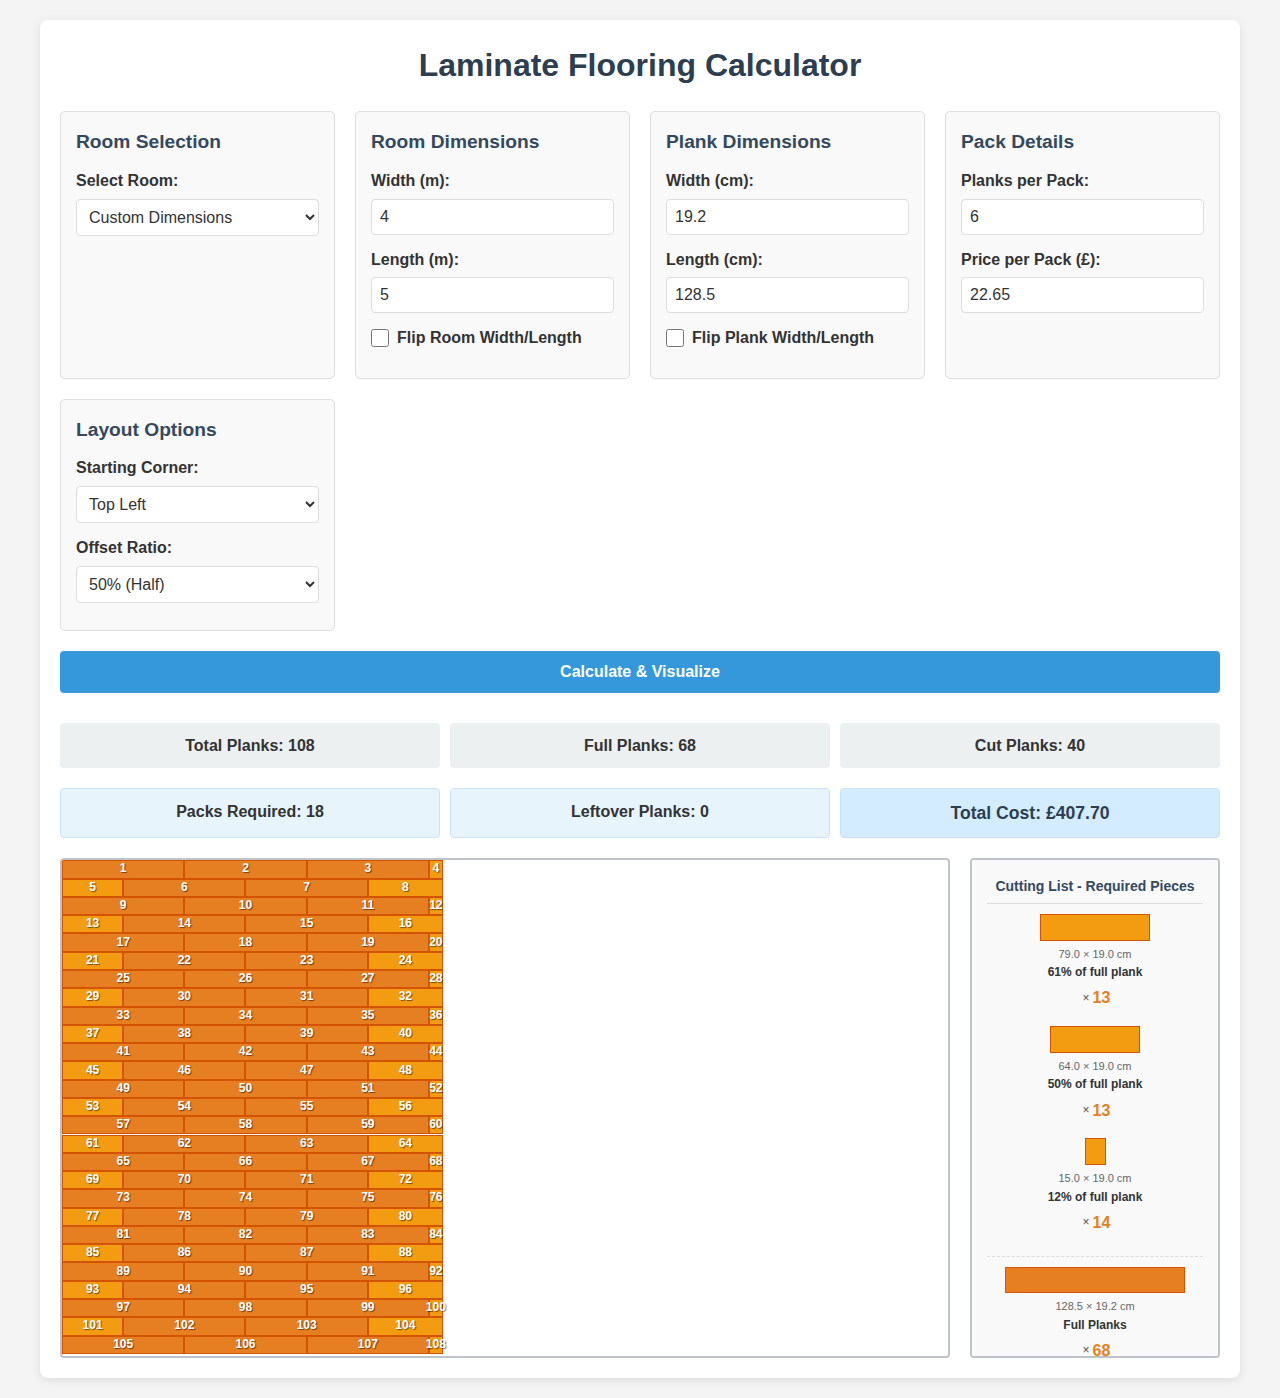
==== index.html @ 5bb1853a "Flooring Calculator" ====
<!DOCTYPE html>
<html lang="en">
<head>
    <meta charset="UTF-8">
    <meta name="viewport" content="width=device-width, initial-scale=1.0">
    <title>Flooring Calculator</title>
    <link rel="stylesheet" href="styles.css">
</head>
<body>
    <div class="container">
        <h1>Laminate Flooring Calculator</h1>
        
        <div class="controls">
            <div class="control-group">
                <h2>Room Selection</h2>
                <div class="input-group">
                    <label for="room-preset">Select Room:</label>
                    <select id="room-preset">
                        <option value="custom" selected>Custom Dimensions</option>
                        <optgroup label="Ground Floor">
                            <option value="entrance">Entrance Hall (3.10m x 0.90m)</option>
                            <option value="lounge">Lounge (5.10m x 3.50m)</option>
                            <option value="kitchen">Kitchen/Diner (2.63m x 4.60m)</option>
                            <option value="conservatory">Conservatory (3.03m x 4.26m)</option>
                        </optgroup>
                        <optgroup label="1st Floor">
                            <option value="bedroom1">Bedroom 1 (3.83m x 4.60m)</option>
                            <option value="bedroom2">Bedroom 2 (Ioana's Office) (2.70m x 2.70m)</option>
                            <option value="bedroom3">Bedroom 3 (Mat's Office) (2.70m x 1.80m)</option>
                            <option value="shower">Shower Room (1.80m x 1.70m)</option>
                        </optgroup>
                    </select>
                </div>
            </div>
            
            <div class="control-group">
                <h2>Room Dimensions</h2>
                <div class="input-group">
                    <label for="room-width">Width (m):</label>
                    <input type="number" id="room-width" min="1" step="0.1" value="4">
                </div>
                <div class="input-group">
                    <label for="room-length">Length (m):</label>
                    <input type="number" id="room-length" min="1" step="0.1" value="5">
                </div>
                <div class="input-group checkbox-group">
                    <input type="checkbox" id="flip-room-dimensions" name="flip-room-dimensions">
                    <label for="flip-room-dimensions">Flip Room Width/Length</label>
                </div>
            </div>
            
            <div class="control-group">
                <h2>Plank Dimensions</h2>
                <div class="input-group">
                    <label for="plank-width">Width (cm):</label>
                    <input type="number" id="plank-width" min="10" step="0.1" value="19.2">
                </div>
                <div class="input-group">
                    <label for="plank-length">Length (cm):</label>
                    <input type="number" id="plank-length" min="30" step="0.1" value="128.5">
                </div>
                <div class="input-group checkbox-group">
                    <input type="checkbox" id="flip-dimensions" name="flip-dimensions">
                    <label for="flip-dimensions">Flip Plank Width/Length</label>
                </div>
            </div>
            
            <div class="control-group">
                <h2>Pack Details</h2>
                <div class="input-group">
                    <label for="planks-per-pack">Planks per Pack:</label>
                    <input type="number" id="planks-per-pack" min="1" step="1" value="6">
                </div>
                <div class="input-group">
                    <label for="price-per-pack">Price per Pack (£):</label>
                    <input type="number" id="price-per-pack" min="0" step="0.01" value="22.65">
                </div>
            </div>
            
            <div class="control-group">
                <h2>Layout Options</h2>
                <div class="input-group">
                    <label for="starting-corner">Starting Corner:</label>
                    <select id="starting-corner">
                        <option value="top-left" selected>Top Left</option>
                        <option value="top-right">Top Right</option>
                        <option value="bottom-left">Bottom Left</option>
                        <option value="bottom-right">Bottom Right</option>
                    </select>
                </div>
                <div class="input-group">
                    <label for="offset">Offset Ratio:</label>
                    <select id="offset">
                        <option value="0">No offset</option>
                        <option value="0.5" selected>50% (Half)</option>
                        <option value="0.33">33% (Third)</option>
                        <option value="0.25">25% (Quarter)</option>
                        <option value="custom">Custom</option>
                    </select>
                </div>
                <div class="input-group" id="custom-offset-group" style="display: none;">
                    <label for="custom-offset">Custom Offset (0-1):</label>
                    <input type="number" id="custom-offset" min="0" max="1" step="0.01" value="0.5">
                </div>
            </div>
            
            <button id="calculate-btn">Calculate & Visualize</button>
        </div>
        
        <div class="results">
            <div class="stats">
                <div>Total Planks: <span id="total-planks">0</span></div>
                <div>Full Planks: <span id="full-planks">0</span></div>
                <div>Cut Planks: <span id="cut-planks">0</span></div>
            </div>
            
            <div class="stats cost-stats">
                <div>Packs Required: <span id="packs-required">0</span></div>
                <div>Leftover Planks: <span id="leftover-planks">0</span></div>
                <div>Total Cost: £<span id="total-cost">0.00</span></div>
            </div>
            
            <div class="visualization-wrapper">
                <div class="room-container">
                    <div id="room-visualization"></div>
                </div>
                
                <div class="offcuts-container" id="offcuts-list">
                    <div class="offcuts-title">Cutting List - Required Pieces</div>
                    <!-- Offcuts will be added here dynamically -->
                </div>
            </div>
        </div>
    </div>
    
    <script src="script.js"></script>
</body>
</html>
---- styles.css ----
:root {
    /* Color variables - Light theme (default) */
    --body-bg: #f4f4f4;
    --body-color: #333;
    --container-bg: white;
    --container-shadow: rgba(0, 0, 0, 0.1);
    --heading-color: #2c3e50;
    --subheading-color: #34495e;
    
    --control-bg: #f9f9f9;
    --control-border: #ddd;
    --input-border: #ddd;
    
    --button-bg: #3498db;
    --button-hover-bg: #2980b9;
    --button-color: white;
    
    --stats-bg: #ecf0f1;
    --cost-stats-bg: #e8f4fc;
    --cost-stats-border: #c8e3f7;
    --cost-total-bg: #d4ecff;
    --cost-total-color: #2c3e50;
    
    --room-container-border: #bdc3c7;
    --room-bg: #f5f5f5;
    
    --plank-bg: #e67e22;
    --plank-border: #d35400;
    --plank-cut-bg: #f39c12;
    --plank-number-color: white;
    --plank-number-shadow: rgba(0, 0, 0, 0.5);
    
    --dimension-bg: rgba(52, 152, 219, 0.7);
    --dimension-color: white;
    
    --offcuts-bg: #f9f9f9;
    --offcuts-title-color: #34495e;
    --offcuts-title-border: #ddd;
    --offcut-label-color: #333;
    --offcut-dimensions-color: #666;
    --offcut-quantity-color: #555;
    --offcut-quantity-value: #e67e22;
    --full-planks-border: #ddd;
}

@media (prefers-color-scheme: dark) {
    :root {
        /* Color variables - Dark theme */
        --body-bg: #121212;
        --body-color: #e0e0e0;
        --container-bg: #1e1e1e;
        --container-shadow: rgba(0, 0, 0, 0.3);
        --heading-color: #7cc1ff;
        --subheading-color: #a0c8ff;
        
        --control-bg: #2a2a2a;
        --control-border: #444;
        --input-border: #444;
        
        --button-bg: #1976d2;
        --button-hover-bg: #0d5ca3;
        --button-color: white;
        
        --stats-bg: #2a2a2a;
        --cost-stats-bg: #1a3248;
        --cost-stats-border: #234a6c;
        --cost-total-bg: #16405e;
        --cost-total-color: #b8e2ff;
        
        --room-container-border: #444;
        --room-bg: #2a2a2a;
        
        --plank-bg: #cd6116;
        --plank-border: #b24e0d;
        --plank-cut-bg: #d68000;
        --plank-number-color: white;
        --plank-number-shadow: rgba(0, 0, 0, 0.7);
        
        --dimension-bg: rgba(25, 118, 210, 0.7);
        --dimension-color: white;
        
        --offcuts-bg: #2a2a2a;
        --offcuts-title-color: #a0c8ff;
        --offcuts-title-border: #444;
        --offcut-label-color: #e0e0e0;
        --offcut-dimensions-color: #bbb;
        --offcut-quantity-color: #ccc;
        --offcut-quantity-value: #f1a055;
        --full-planks-border: #444;
    }
}

* {
    box-sizing: border-box;
    margin: 0;
    padding: 0;
}

body {
    font-family: Arial, sans-serif;
    line-height: 1.6;
    color: var(--body-color);
    background-color: var(--body-bg);
    padding: 20px;
}

.container {
    max-width: 1200px;
    margin: 0 auto;
    background-color: var(--container-bg);
    padding: 20px;
    border-radius: 8px;
    box-shadow: 0 2px 10px var(--container-shadow);
}

h1 {
    text-align: center;
    margin-bottom: 20px;
    color: var(--heading-color);
}

h2 {
    font-size: 1.2rem;
    margin-bottom: 10px;
    color: var(--subheading-color);
}

.controls {
    display: grid;
    grid-template-columns: repeat(auto-fit, minmax(250px, 1fr));
    gap: 20px;
    margin-bottom: 20px;
}

.control-group {
    background-color: var(--control-bg);
    padding: 15px;
    border-radius: 5px;
    border: 1px solid var(--control-border);
}

.input-group {
    margin-bottom: 12px;
    display: flex;
    flex-direction: column;
}

.checkbox-group {
    flex-direction: row;
    align-items: center;
    margin-top: 8px;
}

.checkbox-group input[type="checkbox"] {
    margin-right: 8px;
    width: 18px;
    height: 18px;
}

.checkbox-group label {
    margin-bottom: 0;
}

label {
    margin-bottom: 5px;
    font-weight: bold;
}

input, select {
    padding: 8px;
    border: 1px solid var(--input-border);
    border-radius: 4px;
    font-size: 16px;
    background-color: var(--container-bg);
    color: var(--body-color);
}

button {
    grid-column: 1 / -1;
    background-color: var(--button-bg);
    color: var(--button-color);
    border: none;
    padding: 12px 0;
    font-size: 16px;
    font-weight: bold;
    border-radius: 4px;
    cursor: pointer;
    transition: background-color 0.3s;
}

button:hover {
    background-color: var(--button-hover-bg);
}

.results {
    margin-top: 30px;
}

.stats {
    display: grid;
    grid-template-columns: repeat(auto-fit, minmax(150px, 1fr));
    gap: 10px;
    margin-bottom: 20px;
    text-align: center;
    font-weight: bold;
}

.stats div {
    background-color: var(--stats-bg);
    padding: 10px;
    border-radius: 4px;
}

.cost-stats {
    margin-top: 10px;
}

.cost-stats div {
    background-color: var(--cost-stats-bg);
    border: 1px solid var(--cost-stats-border);
}

.cost-stats div:last-child {
    background-color: var(--cost-total-bg);
    font-size: 1.1em;
    color: var(--cost-total-color);
}

/* Visualization area */
.visualization-wrapper {
    display: flex;
    flex-wrap: wrap;
    gap: 20px;
    margin-top: 20px;
}

.room-container {
    flex: 1;
    min-width: 300px;
    border: 2px solid var(--room-container-border);
    border-radius: 4px;
    height: 500px;
    overflow: auto;
    position: relative;
}

#room-visualization {
    position: relative;
    background-color: var(--room-bg);
    transform-origin: top left;
    height: 100%;
}

.plank {
    position: absolute;
    background-color: var(--plank-bg);
    border: 1px solid var(--plank-border);
    box-sizing: border-box;
}

.plank.cut {
    background-color: var(--plank-cut-bg);
}

/* Plank sequence numbers */
.plank-number {
    position: absolute;
    top: 50%;
    left: 50%;
    transform: translate(-50%, -50%);
    color: var(--plank-number-color);
    font-weight: bold;
    font-size: 12px;
    text-shadow: 1px 1px 1px var(--plank-number-shadow);
    pointer-events: none;
    white-space: nowrap;
}

/* Dimension indicators */
.dimension-indicator {
    position: absolute;
    background-color: var(--dimension-bg);
    z-index: 10;
}

.width-indicator {
    height: 20px;
    top: -25px;
    left: 0;
}

.height-indicator {
    width: 20px;
    top: 0;
    left: -25px;
}

.dimension-label {
    position: absolute;
    color: var(--dimension-color);
    font-weight: bold;
    font-size: 12px;
    white-space: nowrap;
}

.width-indicator .dimension-label {
    top: 50%;
    left: 50%;
    transform: translate(-50%, -50%);
}

.height-indicator .dimension-label {
    top: 50%;
    left: 50%;
    transform: translate(-50%, -50%) rotate(-90deg);
}

.offcuts-container {
    width: 250px;
    background-color: var(--offcuts-bg);
    border: 2px solid var(--room-container-border);
    border-radius: 4px;
    height: 500px;
    overflow-y: auto;
    padding: 15px;
}

.offcuts-title {
    font-weight: bold;
    text-align: center;
    margin-bottom: 10px;
    font-size: 14px;
    color: var(--offcuts-title-color);
    padding-bottom: 5px;
    border-bottom: 1px solid var(--offcuts-title-border);
}

.offcut-item {
    margin-bottom: 15px;
    display: flex;
    flex-direction: column;
    align-items: center;
}

.offcut-visual {
    background-color: var(--plank-cut-bg);
    border: 1px solid var(--plank-border);
    margin-bottom: 5px;
    position: relative;
}

.offcut-label {
    font-size: 12px;
    font-weight: bold;
    color: var(--offcut-label-color);
    text-align: center;
}

.offcut-dimensions {
    font-size: 11px;
    color: var(--offcut-dimensions-color);
    text-align: center;
}

.offcut-quantity {
    display: flex;
    align-items: center;
    justify-content: center;
    margin-top: 3px;
}

.offcut-quantity-icon {
    font-size: 12px;
    color: var(--offcut-quantity-color);
    margin: 0 3px;
}

.offcut-quantity-value {
    font-weight: bold;
    color: var(--offcut-quantity-value);
}

.full-planks-item {
    margin-top: 20px;
    padding-top: 10px;
    border-top: 1px dashed var(--full-planks-border);
}

.full-plank-visual {
    background-color: var(--plank-bg);
    border: 1px solid var(--plank-border);
    margin-bottom: 5px;
}

/* Responsive adjustments */
@media (max-width: 768px) {
    .controls {
        grid-template-columns: 1fr;
    }
    
    .visualization-wrapper {
        flex-direction: column;
    }
    
    .room-container {
        width: 100%;
        height: 400px;
    }
    
    .offcuts-container {
        width: 100%;
        height: auto;
        max-height: 350px;
    }
}

@media (max-width: 480px) {
    body {
        padding: 10px;
    }
    
    .container {
        padding: 15px;
    }
    
    .room-container {
        height: 300px;
    }
    
    .offcuts-container {
        max-height: 300px;
    }
    
    .plank-number {
        font-size: 10px;
    }
}
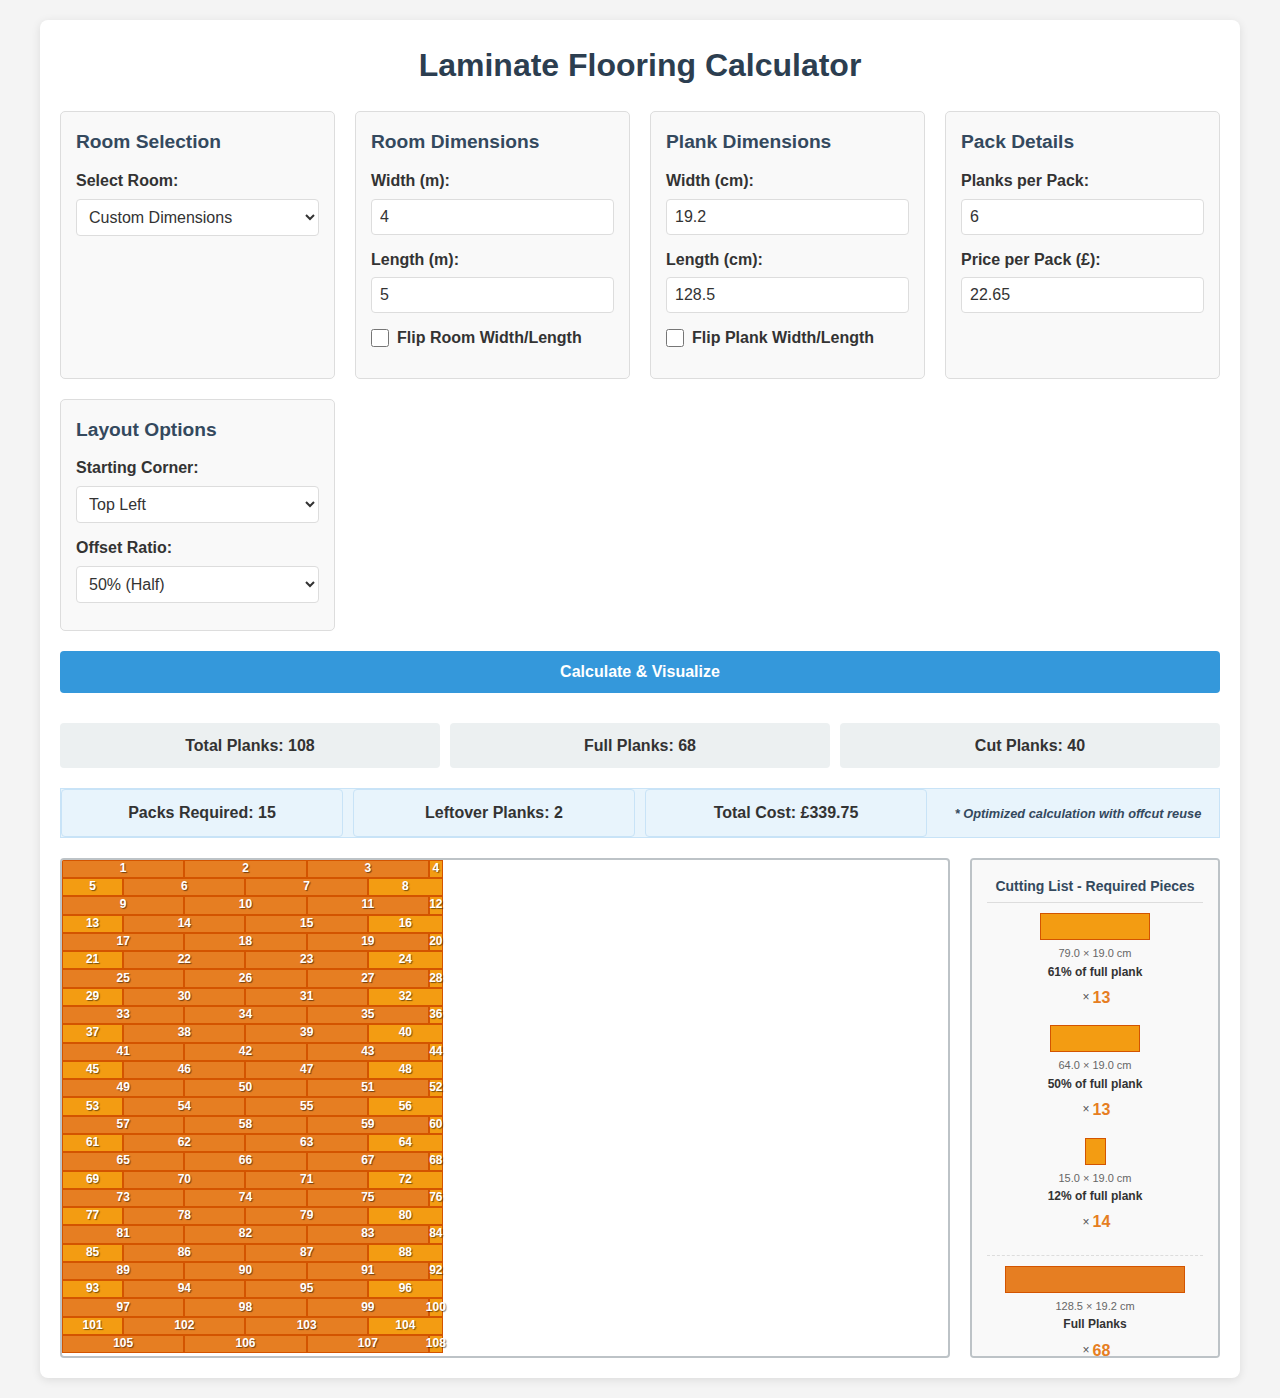
==== commit 24220ad3: "Optimise for offcuts" ====
--- a/index.html
+++ b/index.html
@@ -118,6 +118,7 @@
                 <div>Packs Required: <span id="packs-required">0</span></div>
                 <div>Leftover Planks: <span id="leftover-planks">0</span></div>
                 <div>Total Cost: £<span id="total-cost">0.00</span></div>
+                <div class="optimization-note">* Optimized calculation with offcut reuse</div>
             </div>
             
             <div class="visualization-wrapper">
--- a/styles.css
+++ b/styles.css
@@ -213,6 +213,8 @@
 
 .cost-stats {
     margin-top: 10px;
+    background-color: var(--cost-stats-bg);
+    border: 1px solid var(--cost-stats-border);
 }
 
 .cost-stats div {
@@ -220,10 +222,20 @@
     border: 1px solid var(--cost-stats-border);
 }
 
-.cost-stats div:last-child {
+.cost-stats div:last-of-type:not(.optimization-note) {
     background-color: var(--cost-total-bg);
     font-size: 1.1em;
     color: var(--cost-total-color);
+}
+
+.optimization-note {
+    font-size: 0.8rem;
+    font-style: italic;
+    margin-top: 5px;
+    text-align: center;
+    color: var(--subheading-color);
+    background-color: transparent !important;
+    border: none !important;
 }
 
 /* Visualization area */
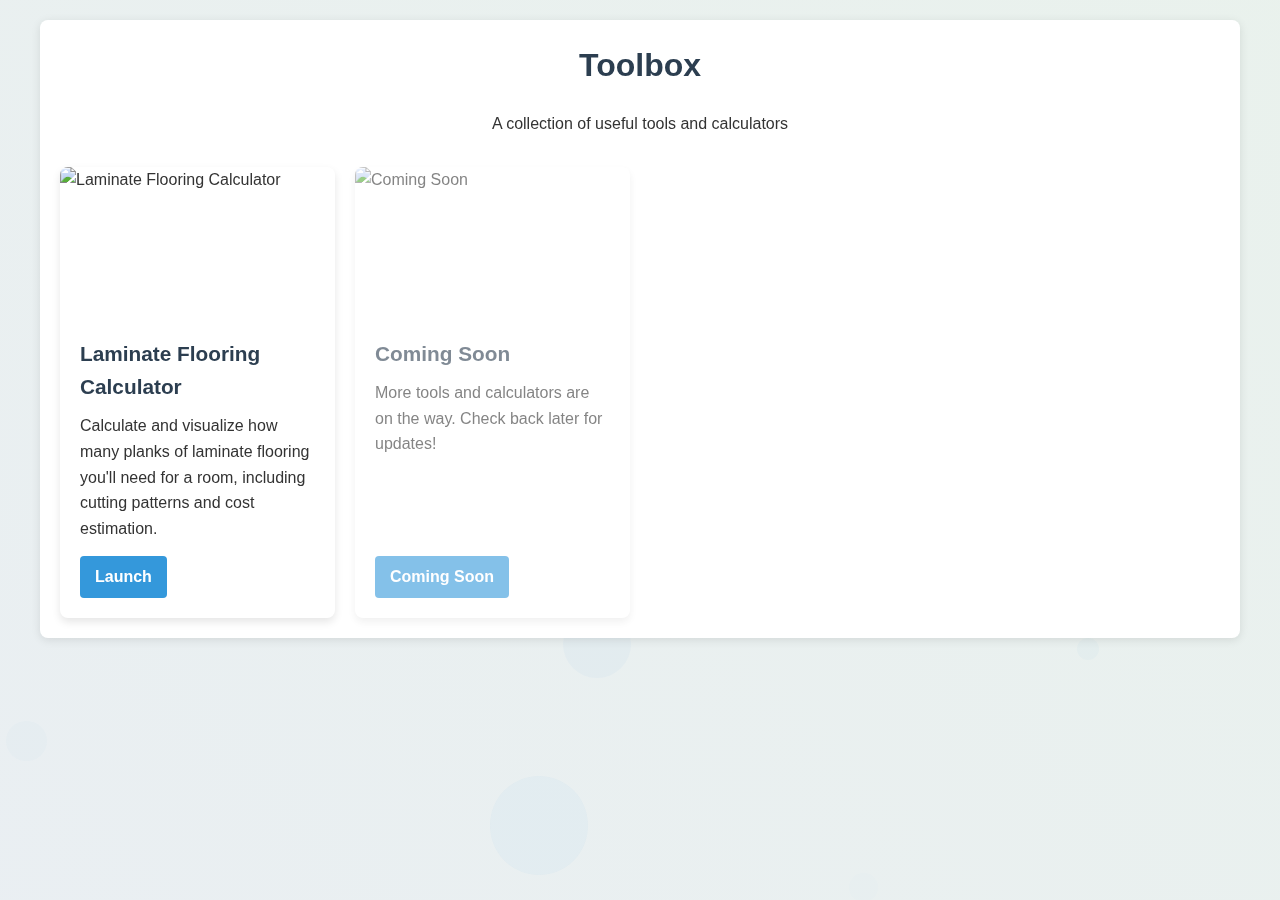
==== commit 98128a94: "App launcher" ====
--- a/index.html
+++ b/index.html
@@ -3,137 +3,41 @@
 <head>
     <meta charset="UTF-8">
     <meta name="viewport" content="width=device-width, initial-scale=1.0">
-    <title>Flooring Calculator</title>
-    <link rel="stylesheet" href="styles.css">
+    <title>Toolbox - App Launcher</title>
+    <link rel="stylesheet" href="css/shared.css">
+    <link rel="stylesheet" href="css/launcher.css">
 </head>
 <body>
+    <div class="background"></div>
+    
     <div class="container">
-        <h1>Laminate Flooring Calculator</h1>
+        <h1>Toolbox</h1>
+        <p style="text-align: center; margin-bottom: 20px;">A collection of useful tools and calculators</p>
         
-        <div class="controls">
-            <div class="control-group">
-                <h2>Room Selection</h2>
-                <div class="input-group">
-                    <label for="room-preset">Select Room:</label>
-                    <select id="room-preset">
-                        <option value="custom" selected>Custom Dimensions</option>
-                        <optgroup label="Ground Floor">
-                            <option value="entrance">Entrance Hall (3.10m x 0.90m)</option>
-                            <option value="lounge">Lounge (5.10m x 3.50m)</option>
-                            <option value="kitchen">Kitchen/Diner (2.63m x 4.60m)</option>
-                            <option value="conservatory">Conservatory (3.03m x 4.26m)</option>
-                        </optgroup>
-                        <optgroup label="1st Floor">
-                            <option value="bedroom1">Bedroom 1 (3.83m x 4.60m)</option>
-                            <option value="bedroom2">Bedroom 2 (Ioana's Office) (2.70m x 2.70m)</option>
-                            <option value="bedroom3">Bedroom 3 (Mat's Office) (2.70m x 1.80m)</option>
-                            <option value="shower">Shower Room (1.80m x 1.70m)</option>
-                        </optgroup>
-                    </select>
+        <div class="app-grid">
+            <!-- Laminate Flooring Calculator Card -->
+            <div class="app-card">
+                <img src="images/laminate-flooring.jpg" alt="Laminate Flooring Calculator">
+                <div class="app-card-content">
+                    <h3>Laminate Flooring Calculator</h3>
+                    <p>Calculate and visualize how many planks of laminate flooring you'll need for a room, including cutting patterns and cost estimation.</p>
+                    <a href="apps/laminate-flooring/index.html" class="app-launch-btn">Launch</a>
                 </div>
             </div>
             
-            <div class="control-group">
-                <h2>Room Dimensions</h2>
-                <div class="input-group">
-                    <label for="room-width">Width (m):</label>
-                    <input type="number" id="room-width" min="1" step="0.1" value="4">
-                </div>
-                <div class="input-group">
-                    <label for="room-length">Length (m):</label>
-                    <input type="number" id="room-length" min="1" step="0.1" value="5">
-                </div>
-                <div class="input-group checkbox-group">
-                    <input type="checkbox" id="flip-room-dimensions" name="flip-room-dimensions">
-                    <label for="flip-room-dimensions">Flip Room Width/Length</label>
-                </div>
-            </div>
-            
-            <div class="control-group">
-                <h2>Plank Dimensions</h2>
-                <div class="input-group">
-                    <label for="plank-width">Width (cm):</label>
-                    <input type="number" id="plank-width" min="10" step="0.1" value="19.2">
-                </div>
-                <div class="input-group">
-                    <label for="plank-length">Length (cm):</label>
-                    <input type="number" id="plank-length" min="30" step="0.1" value="128.5">
-                </div>
-                <div class="input-group checkbox-group">
-                    <input type="checkbox" id="flip-dimensions" name="flip-dimensions">
-                    <label for="flip-dimensions">Flip Plank Width/Length</label>
-                </div>
-            </div>
-            
-            <div class="control-group">
-                <h2>Pack Details</h2>
-                <div class="input-group">
-                    <label for="planks-per-pack">Planks per Pack:</label>
-                    <input type="number" id="planks-per-pack" min="1" step="1" value="6">
-                </div>
-                <div class="input-group">
-                    <label for="price-per-pack">Price per Pack (£):</label>
-                    <input type="number" id="price-per-pack" min="0" step="0.01" value="22.65">
-                </div>
-            </div>
-            
-            <div class="control-group">
-                <h2>Layout Options</h2>
-                <div class="input-group">
-                    <label for="starting-corner">Starting Corner:</label>
-                    <select id="starting-corner">
-                        <option value="top-left" selected>Top Left</option>
-                        <option value="top-right">Top Right</option>
-                        <option value="bottom-left">Bottom Left</option>
-                        <option value="bottom-right">Bottom Right</option>
-                    </select>
-                </div>
-                <div class="input-group">
-                    <label for="offset">Offset Ratio:</label>
-                    <select id="offset">
-                        <option value="0">No offset</option>
-                        <option value="0.5" selected>50% (Half)</option>
-                        <option value="0.33">33% (Third)</option>
-                        <option value="0.25">25% (Quarter)</option>
-                        <option value="custom">Custom</option>
-                    </select>
-                </div>
-                <div class="input-group" id="custom-offset-group" style="display: none;">
-                    <label for="custom-offset">Custom Offset (0-1):</label>
-                    <input type="number" id="custom-offset" min="0" max="1" step="0.01" value="0.5">
-                </div>
-            </div>
-            
-            <button id="calculate-btn">Calculate & Visualize</button>
-        </div>
-        
-        <div class="results">
-            <div class="stats">
-                <div>Total Planks: <span id="total-planks">0</span></div>
-                <div>Full Planks: <span id="full-planks">0</span></div>
-                <div>Cut Planks: <span id="cut-planks">0</span></div>
-            </div>
-            
-            <div class="stats cost-stats">
-                <div>Packs Required: <span id="packs-required">0</span></div>
-                <div>Leftover Planks: <span id="leftover-planks">0</span></div>
-                <div>Total Cost: £<span id="total-cost">0.00</span></div>
-                <div class="optimization-note">* Optimized calculation with offcut reuse</div>
-            </div>
-            
-            <div class="visualization-wrapper">
-                <div class="room-container">
-                    <div id="room-visualization"></div>
-                </div>
-                
-                <div class="offcuts-container" id="offcuts-list">
-                    <div class="offcuts-title">Cutting List - Required Pieces</div>
-                    <!-- Offcuts will be added here dynamically -->
+            <!-- Placeholder for future apps -->
+            <div class="app-card" style="opacity: 0.6;">
+                <img src="images/coming-soon.jpg" alt="Coming Soon">
+                <div class="app-card-content">
+                    <h3>Coming Soon</h3>
+                    <p>More tools and calculators are on the way. Check back later for updates!</p>
+                    <a href="#" class="app-launch-btn" style="pointer-events: none;">Coming Soon</a>
                 </div>
             </div>
         </div>
     </div>
     
-    <script src="script.js"></script>
+    <script src="js/placeholder.js"></script>
+    <script src="js/launcher.js"></script>
 </body>
 </html> --- a/css/shared.css
+++ b/css/shared.css
@@ -0,0 +1,94 @@
+:root {
+    /* Color variables - Light theme (default) */
+    --body-bg: #f4f4f4;
+    --body-color: #333;
+    --container-bg: white;
+    --container-shadow: rgba(0, 0, 0, 0.1);
+    --heading-color: #2c3e50;
+    --subheading-color: #34495e;
+    --button-bg: #3498db;
+    --button-hover-bg: #2980b9;
+    --button-color: white;
+}
+
+@media (prefers-color-scheme: dark) {
+    :root {
+        /* Color variables - Dark theme */
+        --body-bg: #121212;
+        --body-color: #e0e0e0;
+        --container-bg: #1e1e1e;
+        --container-shadow: rgba(0, 0, 0, 0.3);
+        --heading-color: #7cc1ff;
+        --subheading-color: #a0c8ff;
+        --button-bg: #1976d2;
+        --button-hover-bg: #0d5ca3;
+        --button-color: white;
+    }
+}
+
+* {
+    box-sizing: border-box;
+    margin: 0;
+    padding: 0;
+}
+
+body {
+    font-family: Arial, sans-serif;
+    line-height: 1.6;
+    color: var(--body-color);
+    background-color: var(--body-bg);
+    padding: 20px;
+}
+
+.container {
+    max-width: 1200px;
+    margin: 0 auto;
+    background-color: var(--container-bg);
+    padding: 20px;
+    border-radius: 8px;
+    box-shadow: 0 2px 10px var(--container-shadow);
+}
+
+h1 {
+    text-align: center;
+    margin-bottom: 20px;
+    color: var(--heading-color);
+}
+
+h2 {
+    font-size: 1.2rem;
+    margin-bottom: 10px;
+    color: var(--subheading-color);
+}
+
+button {
+    background-color: var(--button-bg);
+    color: var(--button-color);
+    border: none;
+    padding: 12px 20px;
+    font-size: 16px;
+    font-weight: bold;
+    border-radius: 4px;
+    cursor: pointer;
+    transition: background-color 0.3s;
+}
+
+button:hover {
+    background-color: var(--button-hover-bg);
+}
+
+@media (max-width: 768px) {
+    .container {
+        padding: 15px;
+    }
+}
+
+@media (max-width: 480px) {
+    body {
+        padding: 10px;
+    }
+    
+    .container {
+        padding: 10px;
+    }
+} --- a/css/launcher.css
+++ b/css/launcher.css
@@ -0,0 +1,104 @@
+.app-grid {
+    display: grid;
+    grid-template-columns: repeat(auto-fill, minmax(250px, 1fr));
+    gap: 20px;
+    margin-top: 30px;
+}
+
+.app-card {
+    background-color: var(--container-bg);
+    border-radius: 8px;
+    box-shadow: 0 4px 8px rgba(0, 0, 0, 0.1);
+    overflow: hidden;
+    transition: transform 0.3s, box-shadow 0.3s;
+    text-decoration: none;
+    color: var(--body-color);
+    display: flex;
+    flex-direction: column;
+}
+
+.app-card:hover {
+    transform: translateY(-5px);
+    box-shadow: 0 6px 12px rgba(0, 0, 0, 0.15);
+}
+
+.app-card img {
+    width: 100%;
+    height: 150px;
+    object-fit: cover;
+}
+
+.app-card-content {
+    padding: 20px;
+    flex: 1;
+    display: flex;
+    flex-direction: column;
+}
+
+.app-card h3 {
+    margin: 0 0 10px 0;
+    color: var(--heading-color);
+    font-size: 1.3rem;
+}
+
+.app-card p {
+    margin: 0 0 15px 0;
+    color: var(--body-color);
+    flex: 1;
+}
+
+.app-card .app-launch-btn {
+    display: inline-block;
+    padding: 8px 15px;
+    background-color: var(--button-bg);
+    color: var(--button-color);
+    text-align: center;
+    border-radius: 4px;
+    font-weight: bold;
+    text-decoration: none;
+    align-self: flex-start;
+}
+
+.app-card .app-launch-btn:hover {
+    background-color: var(--button-hover-bg);
+}
+
+/* Fancy animated background for the page */
+.background {
+    position: fixed;
+    top: 0;
+    left: 0;
+    width: 100%;
+    height: 100%;
+    z-index: -1;
+    background: linear-gradient(45deg, rgba(52, 152, 219, 0.05), rgba(46, 204, 113, 0.05));
+}
+
+.background span {
+    position: absolute;
+    border-radius: 50%;
+    background: rgba(52, 152, 219, 0.1);
+}
+
+@media (prefers-color-scheme: dark) {
+    .background {
+        background: linear-gradient(45deg, rgba(52, 152, 219, 0.1), rgba(46, 204, 113, 0.1));
+    }
+    
+    .background span {
+        background: rgba(52, 152, 219, 0.15);
+    }
+}
+
+/* Add some responsive adjustments */
+@media (max-width: 768px) {
+    .app-grid {
+        grid-template-columns: repeat(auto-fill, minmax(200px, 1fr));
+    }
+}
+
+@media (max-width: 480px) {
+    .app-grid {
+        grid-template-columns: 1fr;
+    }
+} 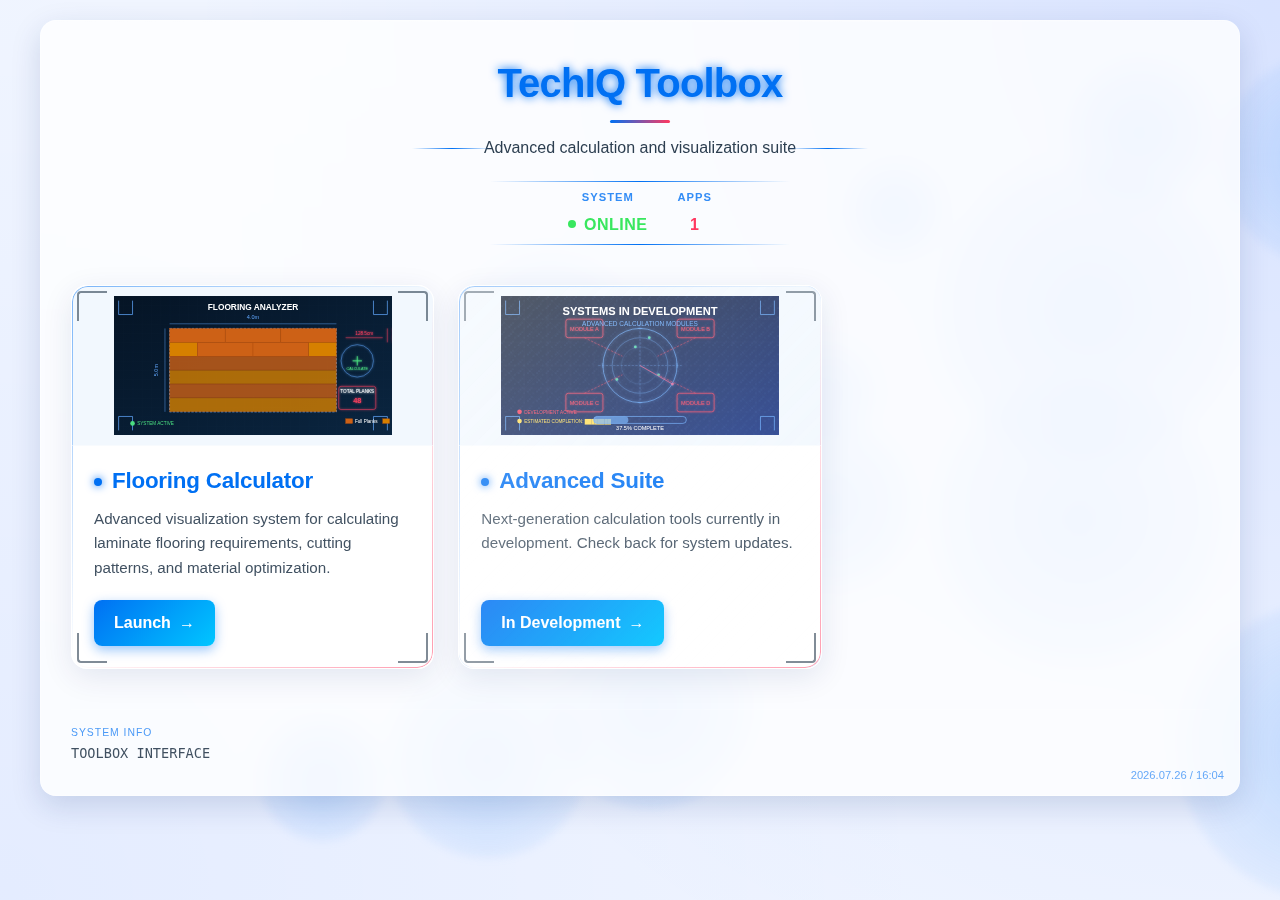
==== commit 9ecc5a3e: "Futuristic rebrand" ====
--- a/index.html
+++ b/index.html
@@ -3,7 +3,7 @@
 <head>
     <meta charset="UTF-8">
     <meta name="viewport" content="width=device-width, initial-scale=1.0">
-    <title>Toolbox - App Launcher</title>
+    <title>TechIQ Toolbox</title>
     <link rel="stylesheet" href="css/shared.css">
     <link rel="stylesheet" href="css/launcher.css">
 </head>
@@ -11,28 +11,52 @@
     <div class="background"></div>
     
     <div class="container">
-        <h1>Toolbox</h1>
-        <p style="text-align: center; margin-bottom: 20px;">A collection of useful tools and calculators</p>
+        <h1>TechIQ Toolbox</h1>
+        <p style="text-align: center; margin-bottom: 20px;">Advanced calculation and visualization suite</p>
+        
+        <div class="system-status">
+            <div class="status-item">
+                <span class="status-label">SYSTEM</span>
+                <span class="status-value online">ONLINE</span>
+            </div>
+            <div class="status-item">
+                <span class="status-label">APPS</span>
+                <span class="status-value">1</span>
+            </div>
+        </div>
         
         <div class="app-grid">
             <!-- Laminate Flooring Calculator Card -->
-            <div class="app-card">
-                <img src="images/laminate-flooring.jpg" alt="Laminate Flooring Calculator">
+            <div class="app-card glow-border">
+                <div class="card-image-container">
+                    <img src="images/laminate-flooring.svg" alt="Laminate Flooring Calculator">
+                    <div class="image-overlay"></div>
+                </div>
                 <div class="app-card-content">
-                    <h3>Laminate Flooring Calculator</h3>
-                    <p>Calculate and visualize how many planks of laminate flooring you'll need for a room, including cutting patterns and cost estimation.</p>
+                    <h3>Flooring Calculator</h3>
+                    <p>Advanced visualization system for calculating laminate flooring requirements, cutting patterns, and material optimization.</p>
                     <a href="apps/laminate-flooring/index.html" class="app-launch-btn">Launch</a>
                 </div>
             </div>
             
             <!-- Placeholder for future apps -->
-            <div class="app-card" style="opacity: 0.6;">
-                <img src="images/coming-soon.jpg" alt="Coming Soon">
+            <div class="app-card glow-border">
+                <div class="card-image-container">
+                    <img src="images/coming-soon.svg" alt="Coming Soon">
+                    <div class="image-overlay"></div>
+                </div>
                 <div class="app-card-content">
-                    <h3>Coming Soon</h3>
-                    <p>More tools and calculators are on the way. Check back later for updates!</p>
-                    <a href="#" class="app-launch-btn" style="pointer-events: none;">Coming Soon</a>
+                    <h3>Advanced Suite</h3>
+                    <p>Next-generation calculation tools currently in development. Check back for system updates.</p>
+                    <a href="#" class="app-launch-btn" style="pointer-events: none;">In Development</a>
                 </div>
+            </div>
+        </div>
+        
+        <div class="hud-footer">
+            <div class="hud-footer-item">
+                <span class="hud-label">SYSTEM INFO</span>
+                <span class="hud-value">TOOLBOX INTERFACE</span>
             </div>
         </div>
     </div>
--- a/css/shared.css
+++ b/css/shared.css
@@ -1,29 +1,83 @@
 :root {
     /* Color variables - Light theme (default) */
-    --body-bg: #f4f4f4;
-    --body-color: #333;
-    --container-bg: white;
-    --container-shadow: rgba(0, 0, 0, 0.1);
-    --heading-color: #2c3e50;
-    --subheading-color: #34495e;
-    --button-bg: #3498db;
-    --button-hover-bg: #2980b9;
+    --body-bg: #f0f5ff;
+    --body-color: #2c3e50;
+    --container-bg: rgba(255, 255, 255, 0.8);
+    --container-shadow: rgba(0, 42, 105, 0.15);
+    --container-border: rgba(255, 255, 255, 0.4);
+    --heading-color: #0070f3;
+    --subheading-color: #0059b3;
+    
+    --button-bg: linear-gradient(135deg, #0070f3, #00c6ff);
+    --button-hover-bg: linear-gradient(135deg, #005bc2, #00a0e6);
     --button-color: white;
+    --button-shadow: rgba(0, 112, 243, 0.4);
+    
+    --accent-primary: #0070f3;
+    --accent-secondary: #ff3860;
+    --accent-tertiary: #39e75f;
+    
+    --card-bg: rgba(255, 255, 255, 0.7);
+    --card-border: rgba(255, 255, 255, 0.5);
+    --card-shadow: rgba(0, 42, 105, 0.1);
+    
+    --glass-bg: rgba(255, 255, 255, 0.6);
+    --glass-border: rgba(255, 255, 255, 0.2);
+    --glass-shadow: rgba(0, 42, 105, 0.05);
+    
+    --success: #39e75f;
+    --warning: #ffdd57;
+    --danger: #ff3860;
+    --info: #3498db;
 }
 
 @media (prefers-color-scheme: dark) {
     :root {
         /* Color variables - Dark theme */
-        --body-bg: #121212;
-        --body-color: #e0e0e0;
-        --container-bg: #1e1e1e;
+        --body-bg: #051425;
+        --body-color: #e0e6ed;
+        --container-bg: rgba(15, 23, 42, 0.75);
         --container-shadow: rgba(0, 0, 0, 0.3);
-        --heading-color: #7cc1ff;
-        --subheading-color: #a0c8ff;
-        --button-bg: #1976d2;
-        --button-hover-bg: #0d5ca3;
+        --container-border: rgba(30, 41, 59, 0.6);
+        --heading-color: #60a5fa;
+        --subheading-color: #93c5fd;
+        
+        --button-bg: linear-gradient(135deg, #0284c7, #38bdf8);
+        --button-hover-bg: linear-gradient(135deg, #0369a1, #0ea5e9);
         --button-color: white;
-    }
+        --button-shadow: rgba(14, 165, 233, 0.4);
+        
+        --accent-primary: #60a5fa;
+        --accent-secondary: #f43f5e;
+        --accent-tertiary: #4ade80;
+        
+        --card-bg: rgba(15, 23, 42, 0.7);
+        --card-border: rgba(30, 41, 59, 0.5);
+        --card-shadow: rgba(0, 0, 0, 0.2);
+        
+        --glass-bg: rgba(15, 23, 42, 0.5);
+        --glass-border: rgba(30, 41, 59, 0.3);
+        --glass-shadow: rgba(0, 0, 0, 0.1);
+        
+        --success: #4ade80;
+        --warning: #fbbf24;
+        --danger: #f43f5e;
+        --info: #3b82f6;
+    }
+}
+
+@font-face {
+    font-family: 'SF Pro Display';
+    src: url('https://applesocial.s3.amazonaws.com/assets/styles/fonts/sanfrancisco/sanfranciscodisplay-regular-webfont.woff');
+    font-weight: normal;
+    font-style: normal;
+}
+
+@font-face {
+    font-family: 'SF Pro Display';
+    src: url('https://applesocial.s3.amazonaws.com/assets/styles/fonts/sanfrancisco/sanfranciscodisplay-bold-webfont.woff');
+    font-weight: bold;
+    font-style: normal;
 }
 
 * {
@@ -33,53 +87,151 @@
 }
 
 body {
-    font-family: Arial, sans-serif;
+    font-family: 'SF Pro Display', -apple-system, BlinkMacSystemFont, 'Segoe UI', Roboto, Oxygen, Ubuntu, Cantarell, 'Open Sans', 'Helvetica Neue', sans-serif;
     line-height: 1.6;
     color: var(--body-color);
     background-color: var(--body-bg);
+    background-image: radial-gradient(circle at top right, rgba(1, 65, 255, 0.1), transparent 70%), 
+                       radial-gradient(circle at bottom left, rgba(1, 65, 255, 0.05), transparent 60%);
+    background-attachment: fixed;
     padding: 20px;
+    min-height: 100vh;
+    overflow-x: hidden;
 }
 
 .container {
     max-width: 1200px;
     margin: 0 auto;
     background-color: var(--container-bg);
-    padding: 20px;
-    border-radius: 8px;
-    box-shadow: 0 2px 10px var(--container-shadow);
+    padding: 30px;
+    border-radius: 16px;
+    box-shadow: 0 10px 30px var(--container-shadow);
+    border: 1px solid var(--container-border);
+    backdrop-filter: blur(10px);
+    -webkit-backdrop-filter: blur(10px);
+    position: relative;
+    overflow: hidden;
+}
+
+.container::before {
+    content: '';
+    position: absolute;
+    top: 0;
+    left: 0;
+    right: 0;
+    height: 1px;
+    background: linear-gradient(to right, transparent, var(--container-border), transparent);
 }
 
 h1 {
     text-align: center;
     margin-bottom: 20px;
     color: var(--heading-color);
+    font-weight: 700;
+    font-size: 2.5rem;
+    letter-spacing: -0.02em;
+    position: relative;
+    display: inline-block;
+    width: 100%;
+}
+
+h1::after {
+    content: '';
+    position: absolute;
+    bottom: -8px;
+    left: 50%;
+    transform: translateX(-50%);
+    width: 60px;
+    height: 3px;
+    background: linear-gradient(to right, var(--accent-primary), var(--accent-secondary));
+    border-radius: 3px;
 }
 
 h2 {
-    font-size: 1.2rem;
-    margin-bottom: 10px;
+    font-size: 1.3rem;
+    margin-bottom: 12px;
     color: var(--subheading-color);
+    font-weight: 600;
+    letter-spacing: -0.01em;
 }
 
 button {
-    background-color: var(--button-bg);
+    background: var(--button-bg);
     color: var(--button-color);
     border: none;
-    padding: 12px 20px;
+    padding: 12px 24px;
     font-size: 16px;
-    font-weight: bold;
-    border-radius: 4px;
+    font-weight: 600;
+    border-radius: 8px;
     cursor: pointer;
-    transition: background-color 0.3s;
+    transition: all 0.3s ease;
+    box-shadow: 0 4px 12px var(--button-shadow);
+    position: relative;
+    overflow: hidden;
+}
+
+button::before {
+    content: '';
+    position: absolute;
+    top: 0;
+    left: 0;
+    width: 100%;
+    height: 100%;
+    background: linear-gradient(rgba(255, 255, 255, 0.1), transparent);
+    opacity: 0;
+    transition: opacity 0.3s;
 }
 
 button:hover {
-    background-color: var(--button-hover-bg);
-}
-
+    background: var(--button-hover-bg);
+    transform: translateY(-2px);
+    box-shadow: 0 6px 16px var(--button-shadow);
+}
+
+button:hover::before {
+    opacity: 1;
+}
+
+button:active {
+    transform: translateY(1px);
+    box-shadow: 0 2px 8px var(--button-shadow);
+}
+
+/* Stark UI glowing elements */
+.glow-text {
+    text-shadow: 0 0 10px var(--accent-primary);
+}
+
+.glow-border {
+    position: relative;
+}
+
+.glow-border::after {
+    content: '';
+    position: absolute;
+    top: 0;
+    left: 0;
+    right: 0;
+    bottom: 0;
+    border-radius: inherit;
+    box-shadow: 0 0 8px var(--accent-primary);
+    opacity: 0;
+    transition: opacity 0.3s ease;
+    pointer-events: none;
+}
+
+.glow-border:hover::after {
+    opacity: 1;
+}
+
+/* Responsive adjustments */
 @media (max-width: 768px) {
     .container {
-        padding: 15px;
+        padding: 20px;
+    }
+    
+    h1 {
+        font-size: 2rem;
     }
 }
 
@@ -89,6 +241,11 @@
     }
     
     .container {
-        padding: 10px;
+        padding: 16px;
+        border-radius: 12px;
+    }
+    
+    h1 {
+        font-size: 1.8rem;
     }
 } --- a/css/launcher.css
+++ b/css/launcher.css
@@ -1,66 +1,194 @@
 .app-grid {
     display: grid;
-    grid-template-columns: repeat(auto-fill, minmax(250px, 1fr));
-    gap: 20px;
-    margin-top: 30px;
+    grid-template-columns: repeat(auto-fill, minmax(280px, 1fr));
+    gap: 24px;
+    margin-top: 40px;
+    position: relative;
 }
 
 .app-card {
-    background-color: var(--container-bg);
-    border-radius: 8px;
-    box-shadow: 0 4px 8px rgba(0, 0, 0, 0.1);
+    background-color: var(--card-bg);
+    border-radius: 16px;
     overflow: hidden;
-    transition: transform 0.3s, box-shadow 0.3s;
+    transition: all 0.4s cubic-bezier(0.165, 0.84, 0.44, 1);
+    box-shadow: 0 8px 30px var(--card-shadow);
+    border: 1px solid var(--card-border);
+    backdrop-filter: blur(10px);
+    -webkit-backdrop-filter: blur(10px);
     text-decoration: none;
     color: var(--body-color);
     display: flex;
     flex-direction: column;
+    position: relative;
+    transform: translateY(0);
+}
+
+.app-card::before {
+    content: '';
+    position: absolute;
+    inset: 0;
+    border-radius: 16px;
+    padding: 1px;
+    background: linear-gradient(135deg, var(--accent-primary), transparent, var(--accent-secondary));
+    -webkit-mask: linear-gradient(#fff 0 0) content-box, linear-gradient(#fff 0 0);
+    -webkit-mask-composite: xor;
+    mask-composite: exclude;
+    opacity: 0.5;
+    transition: opacity 0.3s;
 }
 
 .app-card:hover {
-    transform: translateY(-5px);
-    box-shadow: 0 6px 12px rgba(0, 0, 0, 0.15);
+    transform: translateY(-8px) scale(1.02);
+    box-shadow: 0 14px 40px rgba(0, 42, 105, 0.2);
+}
+
+.app-card:hover::before {
+    opacity: 1;
+}
+
+.card-image-container {
+    position: relative;
+    overflow: hidden;
+    width: 100%;
+    height: 160px;
+    border-bottom: 1px solid var(--card-border);
+    background-color: rgba(var(--accent-primary-rgb), 0.05);
 }
 
 .app-card img {
     width: 100%;
-    height: 150px;
-    object-fit: cover;
+    height: 100%;
+    object-fit: contain;
+    transition: all 0.4s cubic-bezier(0.165, 0.84, 0.44, 1);
+    padding: 10px;
+    z-index: 1;
+    position: relative;
+}
+
+.image-overlay {
+    position: absolute;
+    inset: 0;
+    background: radial-gradient(circle at center, rgba(0, 0, 0, 0), rgba(0, 0, 0, 0.2));
+    opacity: 0;
+    transition: opacity 0.3s ease;
+    z-index: 2;
+    pointer-events: none;
+}
+
+.app-card:hover .image-overlay {
+    opacity: 1;
+}
+
+.app-card:hover img {
+    filter: brightness(1.15) drop-shadow(0 0 8px rgba(var(--accent-primary-rgb), 0.5));
+    transform: scale(1.05);
 }
 
 .app-card-content {
-    padding: 20px;
+    padding: 22px;
     flex: 1;
     display: flex;
     flex-direction: column;
+    position: relative;
+    z-index: 1;
 }
 
 .app-card h3 {
-    margin: 0 0 10px 0;
+    margin: 0 0 12px 0;
     color: var(--heading-color);
-    font-size: 1.3rem;
+    font-size: 1.4rem;
+    font-weight: 600;
+    letter-spacing: -0.01em;
+    line-height: 1.2;
+    display: flex;
+    align-items: center;
+}
+
+.app-card h3::before {
+    content: '';
+    display: inline-block;
+    width: 8px;
+    height: 8px;
+    background-color: var(--accent-primary);
+    border-radius: 50%;
+    margin-right: 10px;
+    box-shadow: 0 0 8px var(--accent-primary);
 }
 
 .app-card p {
-    margin: 0 0 15px 0;
+    margin: 0 0 20px 0;
     color: var(--body-color);
     flex: 1;
+    font-size: 0.95rem;
+    line-height: 1.6;
+    opacity: 0.9;
 }
 
 .app-card .app-launch-btn {
-    display: inline-block;
-    padding: 8px 15px;
-    background-color: var(--button-bg);
+    display: inline-flex;
+    align-items: center;
+    justify-content: center;
+    padding: 10px 20px;
+    background: var(--button-bg);
     color: var(--button-color);
     text-align: center;
-    border-radius: 4px;
-    font-weight: bold;
+    border-radius: 8px;
+    font-weight: 600;
     text-decoration: none;
     align-self: flex-start;
+    box-shadow: 0 4px 12px var(--button-shadow);
+    transition: all 0.3s ease;
+    position: relative;
+    overflow: hidden;
+}
+
+.app-card .app-launch-btn::before {
+    content: '';
+    position: absolute;
+    top: 0;
+    left: 0;
+    width: 100%;
+    height: 100%;
+    background: linear-gradient(rgba(255, 255, 255, 0.15), transparent);
+    opacity: 0;
+    transition: opacity 0.3s;
 }
 
 .app-card .app-launch-btn:hover {
-    background-color: var(--button-hover-bg);
+    transform: translateY(-2px);
+    box-shadow: 0 6px 16px var(--button-shadow);
+}
+
+.app-card .app-launch-btn:hover::before {
+    opacity: 1;
+}
+
+.app-card .app-launch-btn::after {
+    content: '→';
+    margin-left: 8px;
+    transition: transform 0.3s ease;
+}
+
+.app-card .app-launch-btn:hover::after {
+    transform: translateX(4px);
+}
+
+.disabled-card {
+    position: relative;
+    overflow: hidden;
+}
+
+.disabled-card::after {
+    content: '';
+    position: absolute;
+    top: 0;
+    left: 0;
+    right: 0;
+    bottom: 0;
+    background: linear-gradient(135deg, var(--container-bg), transparent);
+    opacity: 0.4;
+    z-index: 1;
+    pointer-events: none;
 }
 
 /* Fancy animated background for the page */
@@ -71,34 +199,303 @@
     width: 100%;
     height: 100%;
     z-index: -1;
-    background: linear-gradient(45deg, rgba(52, 152, 219, 0.05), rgba(46, 204, 113, 0.05));
+    overflow: hidden;
 }
 
 .background span {
     position: absolute;
     border-radius: 50%;
-    background: rgba(52, 152, 219, 0.1);
-}
-
-@media (prefers-color-scheme: dark) {
-    .background {
-        background: linear-gradient(45deg, rgba(52, 152, 219, 0.1), rgba(46, 204, 113, 0.1));
-    }
-    
-    .background span {
-        background: rgba(52, 152, 219, 0.15);
-    }
+    background: radial-gradient(circle at center, rgba(96, 165, 250, 0.3), rgba(96, 165, 250, 0));
+    z-index: -1;
+    transform-origin: center;
+    animation-duration: var(--duration);
+    animation-timing-function: cubic-bezier(0.21, 0.53, 0.29, 0.8);
+    animation-iteration-count: infinite;
+    filter: blur(4px);
+}
+
+@keyframes pulse {
+    0% {
+        transform: scale(1);
+        opacity: var(--opacity);
+    }
+    50% {
+        transform: scale(1.1);
+        opacity: var(--opacity) * 0.7;
+    }
+    100% {
+        transform: scale(1);
+        opacity: var(--opacity);
+    }
+}
+
+@keyframes float {
+    0% {
+        transform: translate(0, 0);
+    }
+    50% {
+        transform: translate(var(--x), var(--y));
+    }
+    100% {
+        transform: translate(0, 0);
+    }
+}
+
+/* Stark-inspired HUD elements */
+.hud-corner {
+    position: absolute;
+    width: 30px;
+    height: 30px;
+    border-color: var(--accent-primary);
+    opacity: 0.6;
+    z-index: 1;
+}
+
+.hud-top-left {
+    top: 5px;
+    left: 5px;
+    border-top: 2px solid;
+    border-left: 2px solid;
+    border-top-left-radius: 4px;
+}
+
+.hud-top-right {
+    top: 5px;
+    right: 5px;
+    border-top: 2px solid;
+    border-right: 2px solid;
+    border-top-right-radius: 4px;
+}
+
+.hud-bottom-left {
+    bottom: 5px;
+    left: 5px;
+    border-bottom: 2px solid;
+    border-left: 2px solid;
+    border-bottom-left-radius: 4px;
+}
+
+.hud-bottom-right {
+    bottom: 5px;
+    right: 5px;
+    border-bottom: 2px solid;
+    border-right: 2px solid;
+    border-bottom-right-radius: 4px;
+}
+
+.app-card:hover .hud-corner {
+    border-color: var(--accent-secondary);
+    opacity: 1;
+    box-shadow: 0 0 5px rgba(var(--accent-secondary-rgb), 0.5);
+}
+
+/* Page subtitle with tech styling */
+.page-subtitle {
+    text-align: center;
+    margin-bottom: 20px;
+    position: relative;
+    padding: 0 20px;
+    display: inline-block;
+    width: 100%;
+}
+
+.page-subtitle::before, 
+.page-subtitle::after {
+    content: '';
+    position: absolute;
+    top: 50%;
+    width: 80px;
+    height: 1px;
+    background: linear-gradient(to right, transparent, var(--accent-primary), transparent);
+}
+
+.page-subtitle::before {
+    left: 30%;
+}
+
+.page-subtitle::after {
+    right: 30%;
 }
 
 /* Add some responsive adjustments */
 @media (max-width: 768px) {
     .app-grid {
-        grid-template-columns: repeat(auto-fill, minmax(200px, 1fr));
+        grid-template-columns: repeat(auto-fill, minmax(240px, 1fr));
+        gap: 20px;
+    }
+    
+    .page-subtitle::before {
+        left: 20%;
+        width: 60px;
+    }
+    
+    .page-subtitle::after {
+        right: 20%;
+        width: 60px;
     }
 }
 
 @media (max-width: 480px) {
     .app-grid {
         grid-template-columns: 1fr;
+        gap: 16px;
+        margin-top: 30px;
+    }
+    
+    .app-card h3 {
+        font-size: 1.3rem;
+    }
+    
+    .page-subtitle::before,
+    .page-subtitle::after {
+        width: 40px;
+    }
+}
+
+/* Add the STARK UI system status components */
+.system-status {
+    display: flex;
+    justify-content: center;
+    gap: 30px;
+    margin-bottom: 30px;
+    padding: 8px;
+    position: relative;
+}
+
+.system-status::before {
+    content: '';
+    position: absolute;
+    top: 0;
+    left: 50%;
+    transform: translateX(-50%);
+    width: 300px;
+    height: 1px;
+    background: linear-gradient(to right, transparent, var(--accent-primary), transparent);
+}
+
+.system-status::after {
+    content: '';
+    position: absolute;
+    bottom: 0;
+    left: 50%;
+    transform: translateX(-50%);
+    width: 300px;
+    height: 1px;
+    background: linear-gradient(to right, transparent, var(--accent-primary), transparent);
+}
+
+.status-item {
+    display: flex;
+    flex-direction: column;
+    align-items: center;
+}
+
+.status-label {
+    font-size: 0.7rem;
+    font-weight: 600;
+    letter-spacing: 1px;
+    color: var(--accent-primary);
+    opacity: 0.8;
+    margin-bottom: 5px;
+}
+
+.status-value {
+    font-size: 1rem;
+    font-weight: 700;
+    color: var(--accent-secondary);
+    letter-spacing: 0.5px;
+}
+
+.status-value.online {
+    color: var(--accent-tertiary);
+    position: relative;
+    padding-left: 16px;
+}
+
+.status-value.online::before {
+    content: '';
+    position: absolute;
+    left: 0;
+    top: 50%;
+    transform: translateY(-50%);
+    width: 8px;
+    height: 8px;
+    background-color: var(--accent-tertiary);
+    border-radius: 50%;
+    animation: pulse 1.5s infinite;
+}
+
+/* Footer HUD elements */
+.hud-footer {
+    margin-top: 40px;
+    display: flex;
+    justify-content: space-between;
+    padding-top: 15px;
+    border-top: 1px solid var(--glass-border);
+    font-size: 0.8rem;
+}
+
+.hud-footer-item {
+    display: flex;
+    flex-direction: column;
+}
+
+.hud-label {
+    font-size: 0.65rem;
+    font-weight: 500;
+    letter-spacing: 1px;
+    color: var(--accent-primary);
+    opacity: 0.7;
+    margin-bottom: 2px;
+}
+
+.hud-value {
+    color: var(--body-color);
+    opacity: 0.9;
+    font-size: 0.85rem;
+    font-family: 'SF Mono', monospace;
+}
+
+/* Responsive adjustments for HUD elements */
+@media (max-width: 768px) {
+    .system-status::before,
+    .system-status::after {
+        width: 200px;
+    }
+}
+
+@media (max-width: 480px) {
+    .system-status {
+        gap: 20px;
+    }
+    
+    .system-status::before,
+    .system-status::after {
+        width: 150px;
+    }
+    
+    .hud-footer {
+        flex-direction: column;
+        gap: 10px;
+        align-items: center;
+    }
+    
+    .hud-footer-item {
+        align-items: center;
+    }
+}
+
+/* Add RGB variables for all accent colors for use in rgba() */
+:root {
+    --accent-primary-rgb: 0, 112, 243; /* #0070f3 */
+    --accent-secondary-rgb: 255, 56, 96; /* #ff3860 */
+    --accent-tertiary-rgb: 57, 231, 95; /* #39e75f */
+}
+
+@media (prefers-color-scheme: dark) {
+    :root {
+        --accent-primary-rgb: 96, 165, 250; /* #60a5fa */
+        --accent-secondary-rgb: 244, 63, 94; /* #f43f5e */
+        --accent-tertiary-rgb: 74, 222, 128; /* #4ade80 */
     }
 } 